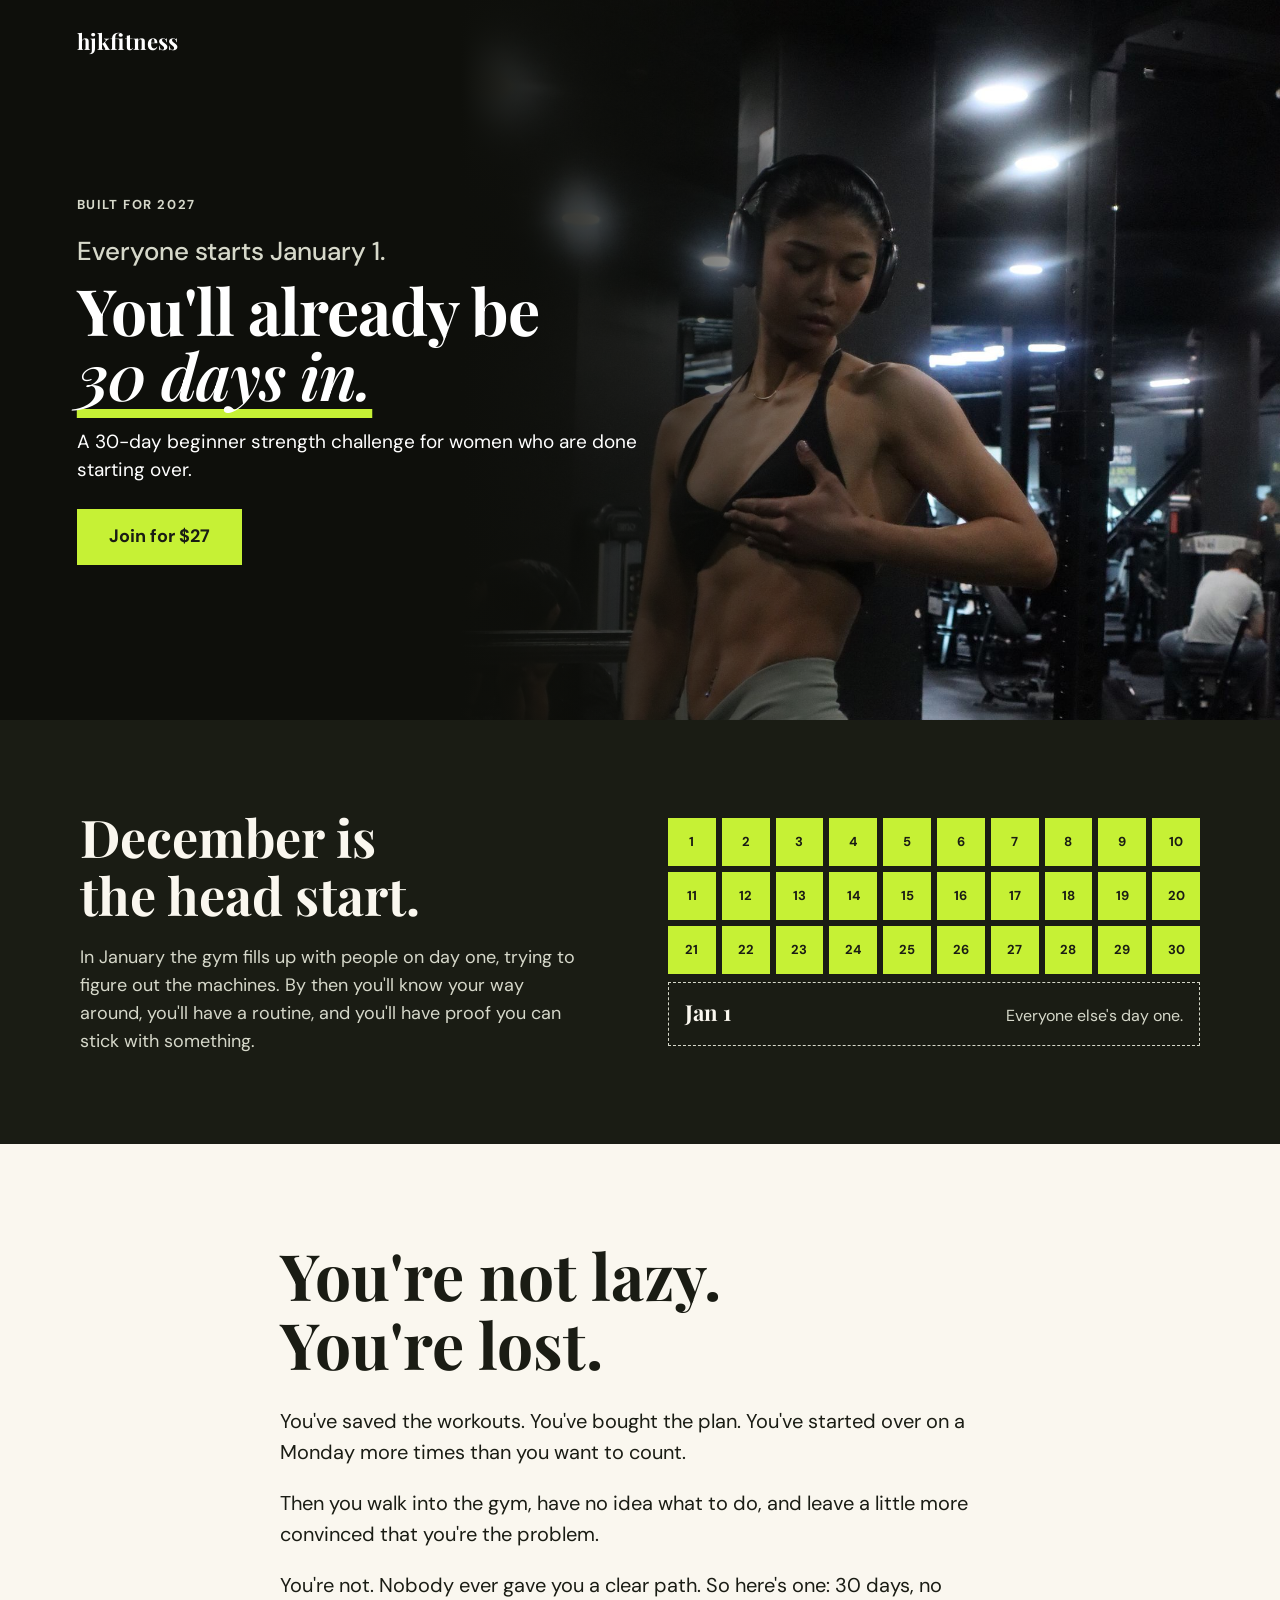
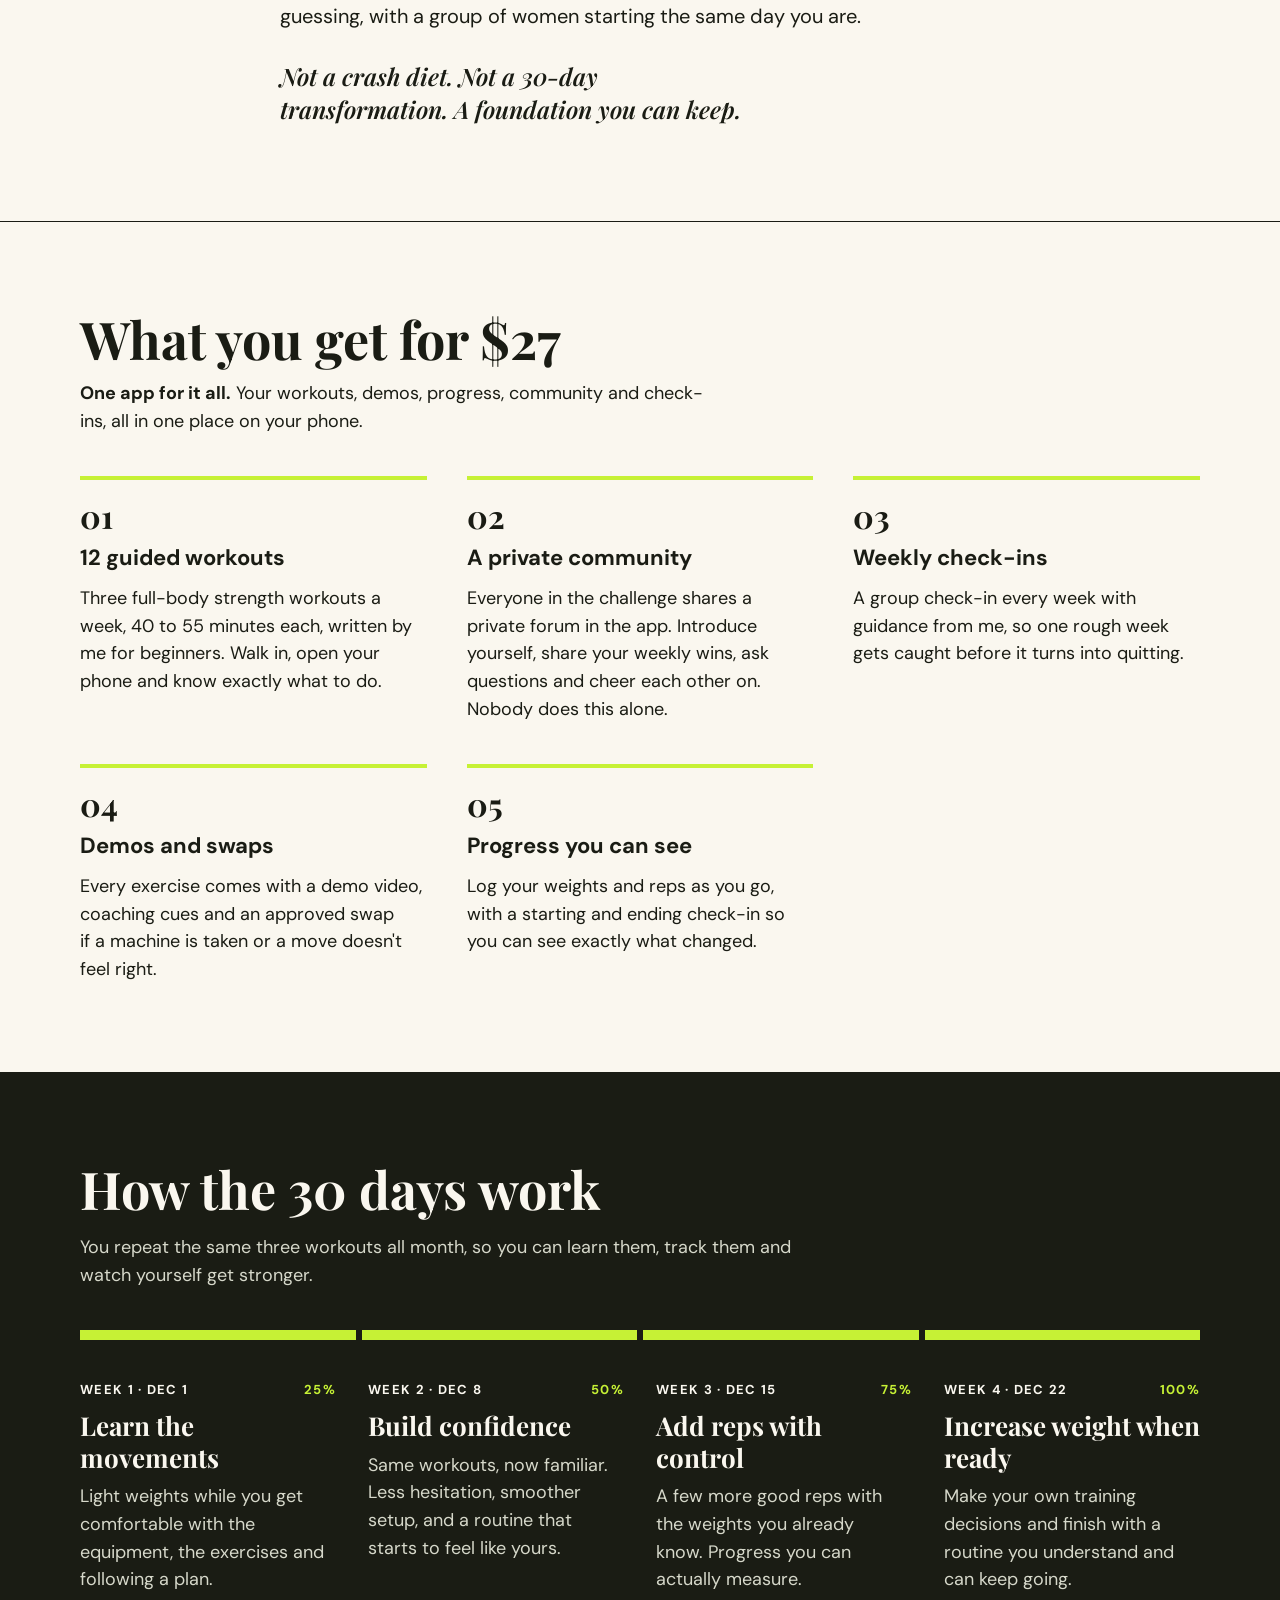
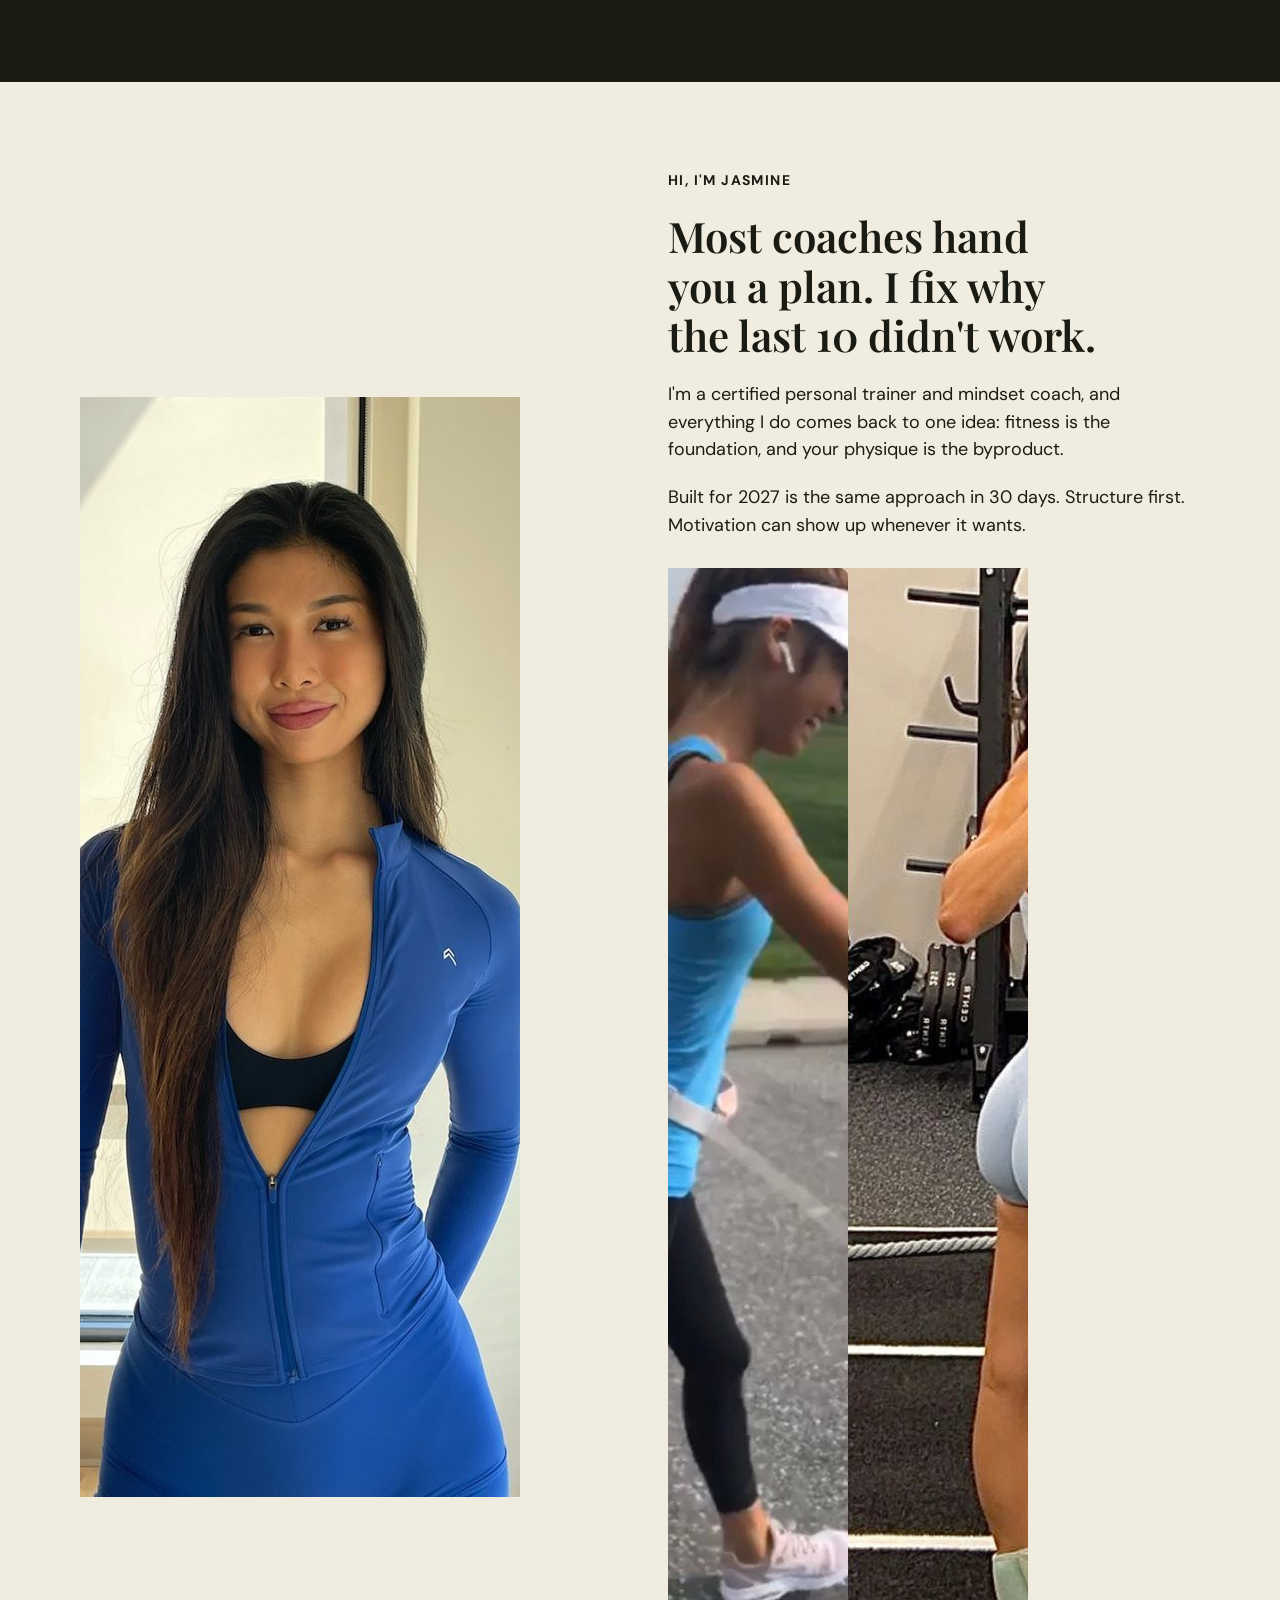
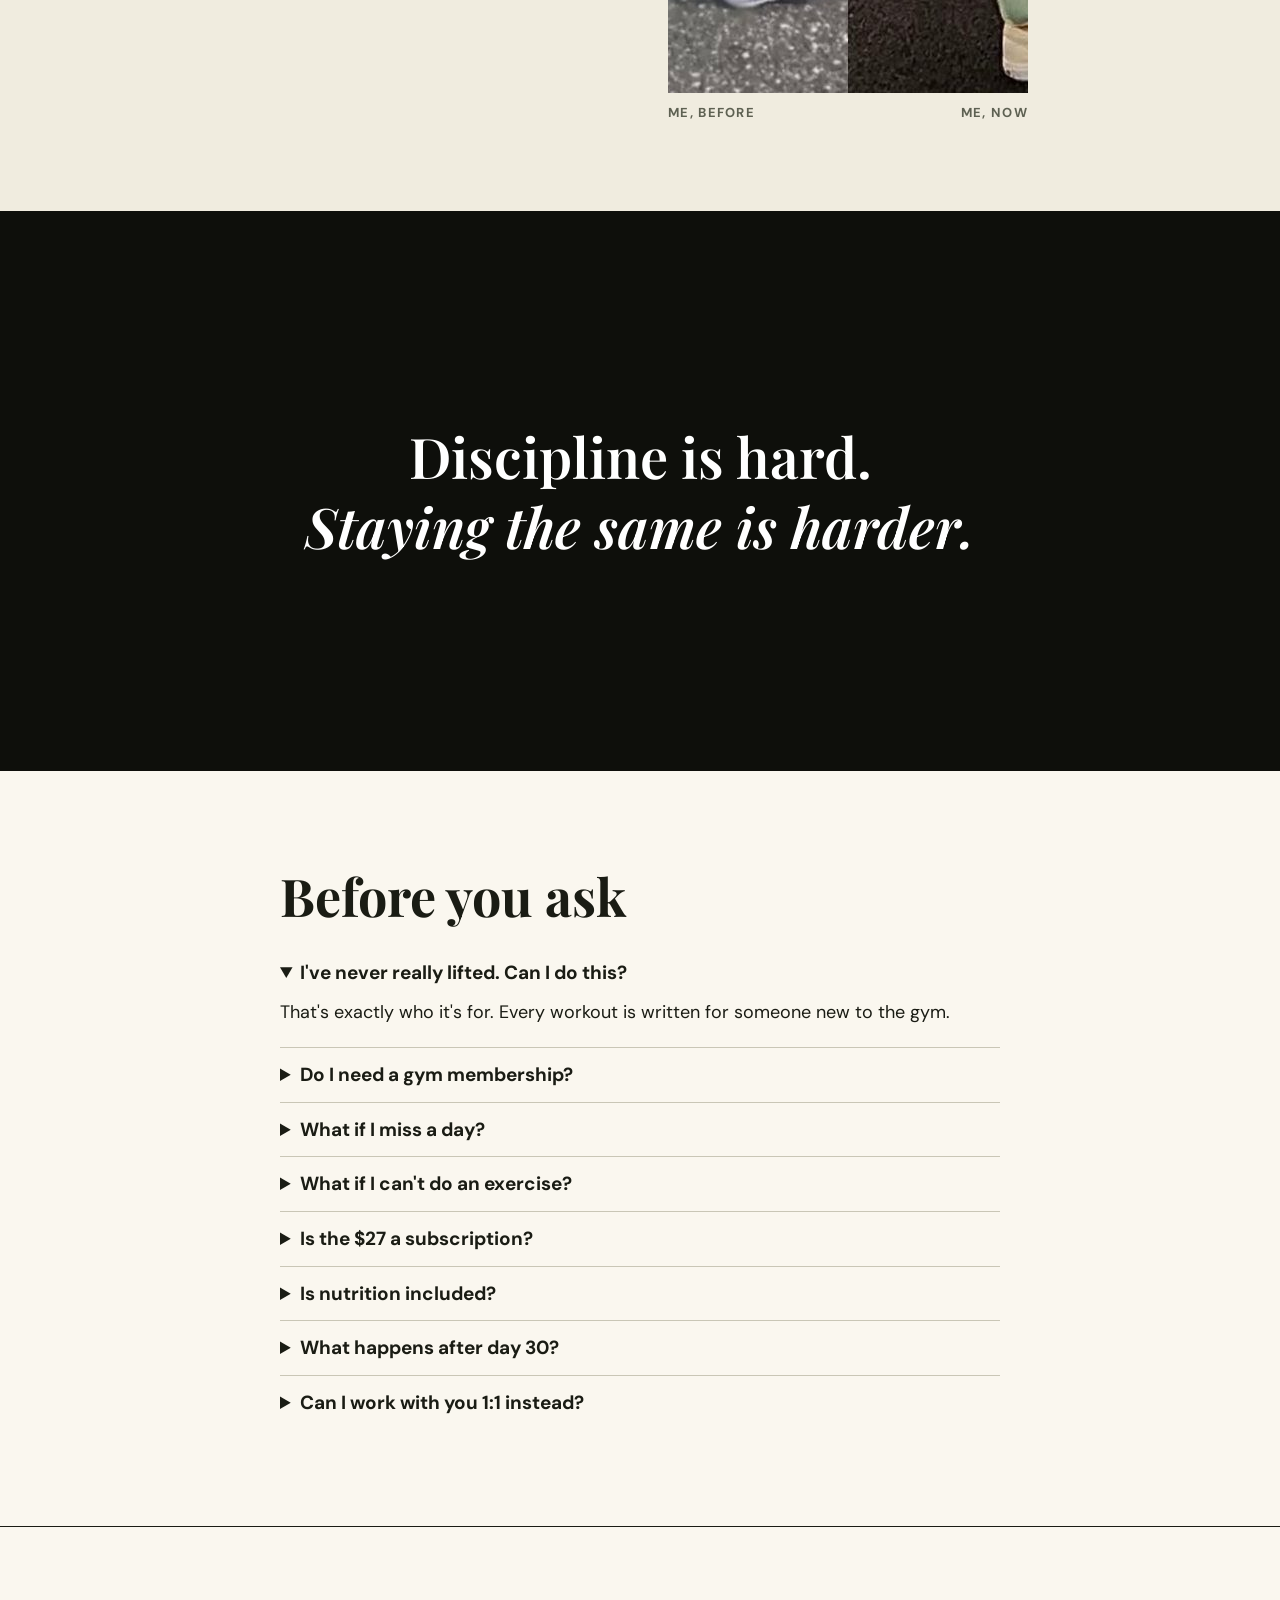
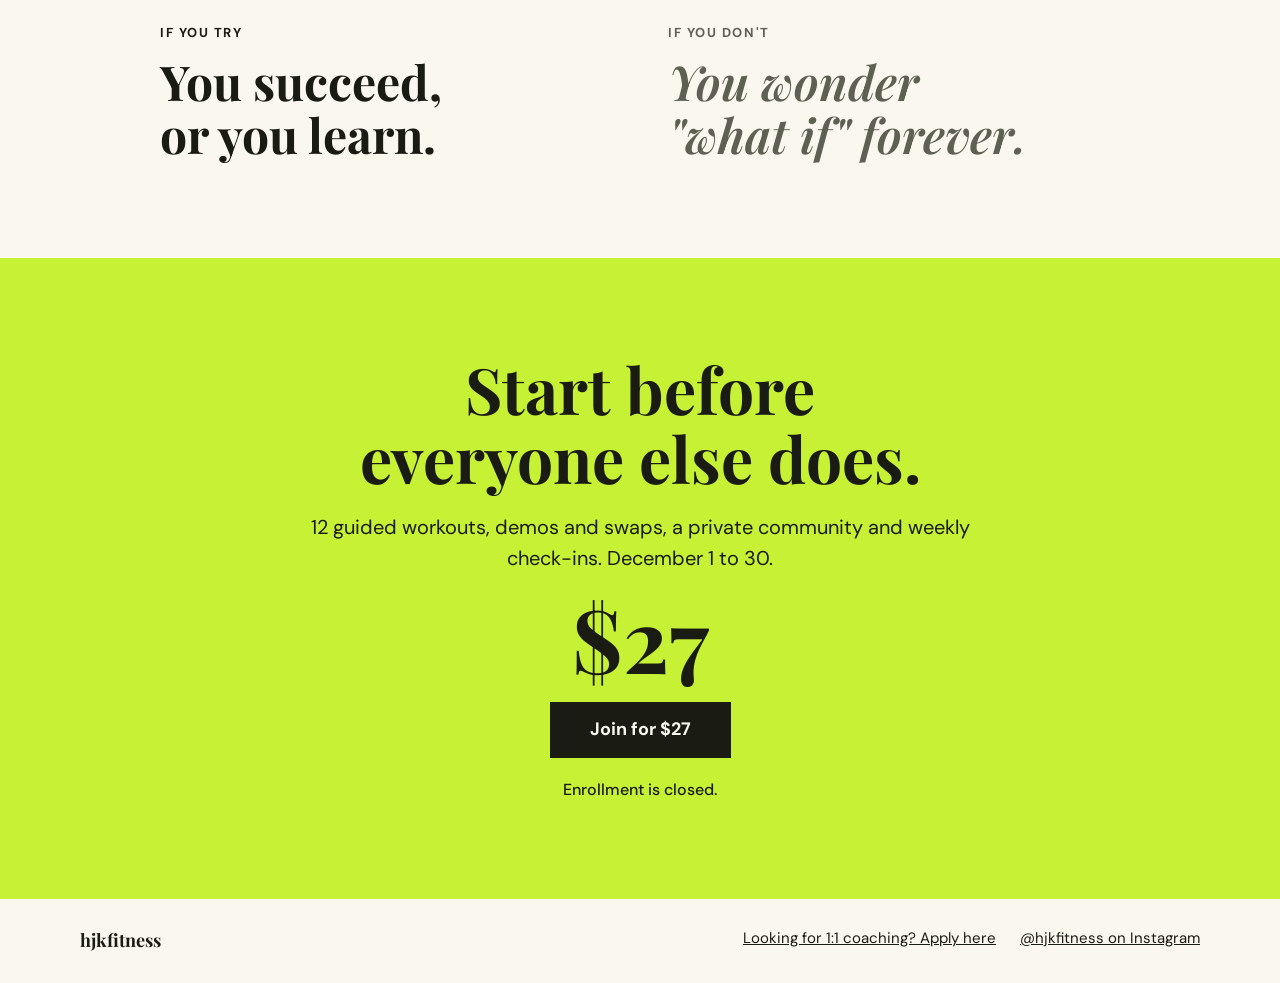
==== 2027/index.html @ 33df4e80 "Add 2027 challenge page" ====
<!doctype html>
<html lang="en">
<head>
<meta charset="utf-8">
<meta name="viewport" content="width=device-width, initial-scale=1">
<title>Built for 2027 | HJKfitness</title>
<meta name="description" content="A 30-day beginner strength challenge for women who are done starting over. $27. December 1 to 30.">
<meta name="theme-color" content="#0E0F0B">
<meta property="og:type" content="website">
<meta property="og:title" content="Built for 2027 | A 30-day beginner strength challenge">
<meta property="og:description" content="Everyone starts January 1. You'll already be 30 days in. $27, December 1 to 30.">
<meta property="og:url" content="https://hjkfitness.com/2027">
<meta property="og:image" content="https://hjkfitness.com/2027/images/share.jpg">
<meta name="twitter:card" content="summary_large_image">
<link rel="preconnect" href="https://fonts.googleapis.com">
<link rel="preconnect" href="https://fonts.gstatic.com" crossorigin>
<link rel="stylesheet" href="https://fonts.googleapis.com/css2?family=DM+Sans:opsz,wght@9..40,400;9..40,500;9..40,700&family=Playfair+Display:ital,wght@0,600;0,700;1,600&display=swap">
<style>
:root{--cream:#FAF7EF;--ink:#1A1C14;--lime:#C6F135;--muted:#5E6152;--muted-light:#D6D8CA;--sand:#F0ECDF;--night:#0E0F0B;--track:#3A3D33;--line:#C9C6B6;--serif:'Playfair Display',Georgia,serif}
*{box-sizing:border-box}
[hidden]{display:none!important}
html{scroll-behavior:smooth}
body{margin:0;background:var(--cream);color:var(--ink);font-family:'DM Sans',system-ui,-apple-system,sans-serif;font-size:18px;line-height:1.55;-webkit-font-smoothing:antialiased}
img{display:block;max-width:100%}
a{color:var(--ink)}
p{text-wrap:pretty}
.container{max-width:1160px;margin:0 auto;padding-left:20px;padding-right:20px}
.narrow{max-width:760px;margin:0 auto;padding-left:20px;padding-right:20px}
.pad{padding-top:clamp(56px,10vw,88px);padding-bottom:clamp(56px,10vw,88px)}
.pad-lg{padding-top:clamp(56px,10vw,96px);padding-bottom:clamp(56px,10vw,96px)}
.stack{display:flex;flex-direction:column;gap:20px}
.eyebrow{font-size:13px;font-weight:700;letter-spacing:.12em;text-transform:uppercase}
.h2{margin:0;font-family:var(--serif);font-weight:700;font-size:clamp(2.125rem,4.4vw,3.25rem);line-height:1.12;text-wrap:balance}
.h2-lg{font-size:clamp(2.5rem,5.4vw,4rem);line-height:1.08}
.btn{display:inline-flex;align-items:center;justify-content:center;min-height:56px;padding:0 32px;font-weight:700;font-size:18px;text-decoration:none;white-space:nowrap}
.btn-lime{background:var(--lime);color:var(--ink)}
.btn-ink{background:var(--ink);color:var(--cream)}
.btn:focus-visible,a:focus-visible,summary:focus-visible{outline:3px solid var(--lime);outline-offset:3px}

/* Countdown ticker */
.ticker{background:var(--lime);color:var(--ink);overflow:hidden;padding:10px 0;font-size:15px;font-weight:700;line-height:1.3;font-variant-numeric:tabular-nums}
.ticker-track{display:flex;width:max-content;animation:ticker 60s linear infinite}
.ticker-track span{flex:none;padding-right:72px;white-space:nowrap}
@keyframes ticker{to{transform:translateX(-50%)}}

/* Hero */
.hero{position:relative;min-height:720px;display:flex;flex-direction:column;justify-content:center;overflow:hidden;background:var(--night);color:#fff}
.hero-header{position:absolute;top:0;left:0;right:0;z-index:3;padding:24px clamp(20px,6vw,96px)}
.wordmark{font-family:var(--serif);font-weight:700;font-size:22px}
.hero-media{position:absolute;top:0;right:0;bottom:0;left:36%;z-index:0}
.hero-media img{position:absolute;left:0;top:0;width:100%;height:100%;object-fit:cover;object-position:center 30%}
.hero-media::after{content:"";position:absolute;inset:0;background:linear-gradient(to right,#0E0F0B 0%,rgba(14,15,11,.7) 22%,rgba(14,15,11,0) 55%)}
.hero-copy{position:relative;z-index:2;max-width:720px;padding:120px clamp(20px,6vw,96px) 80px;display:flex;flex-direction:column;align-items:flex-start;gap:20px}
.hero-copy .eyebrow{color:var(--muted-light)}
.hero h1{margin:0;display:flex;flex-direction:column;gap:8px;font-weight:700}
.hero .lead{font-weight:500;font-size:clamp(1.25rem,2.2vw,1.625rem);line-height:1.3;color:var(--muted-light)}
.hero .big{font-family:var(--serif);font-size:clamp(2.75rem,5vw,4.5rem);line-height:1.02;letter-spacing:-.015em}
.underline{display:block;font-style:italic;font-weight:600;text-decoration:underline;text-decoration-color:var(--lime);text-decoration-thickness:.14em;text-underline-offset:.12em;text-decoration-skip-ink:none}
.hero-sub{margin:0;max-width:30em;font-size:19px;line-height:1.5}
.hero .btn{margin-top:4px}
.hero-note{font-size:14px;line-height:1.4;color:var(--muted-light)}

/* December band */
.dark{background:var(--ink);color:var(--cream)}
.on-dark{color:var(--muted-light)}
.split{display:grid;grid-template-columns:repeat(auto-fit,minmax(min(420px,100%),1fr));gap:clamp(32px,5vw,56px);align-items:center}
.cal{display:grid;grid-template-columns:repeat(10,minmax(0,1fr));gap:6px}
.cal span{aspect-ratio:1;background:var(--lime);color:var(--ink);display:flex;align-items:center;justify-content:center;font-size:13px;font-weight:700}
.jan{margin-top:8px;min-height:64px;padding:12px 16px;border:1px dashed var(--muted-light);display:flex;flex-wrap:wrap;align-items:baseline;justify-content:space-between;gap:4px 16px}
.jan strong{font-family:var(--serif);font-size:22px}

/* Problem */
.problem p{margin:0;font-size:20px}
.problem .positioning{margin-top:8px;font-family:var(--serif);font-style:italic;font-weight:600;font-size:24px;line-height:1.35;text-wrap:balance}

/* What you get */
.rule-top{border-top:1px solid var(--ink)}
.intro{display:flex;flex-direction:column;gap:12px;max-width:640px}
.intro p{margin:0}
.cards{display:grid;grid-template-columns:repeat(auto-fit,minmax(min(300px,100%),1fr));gap:40px;margin-top:clamp(28px,4vw,40px)}
.card{display:flex;flex-direction:column;gap:12px;padding-top:20px;border-top:4px solid var(--lime)}
.card .num{font-family:var(--serif);font-weight:700;font-size:32px;line-height:1}
.card h3{margin:0;font-size:22px;line-height:1.3}
.card p{margin:0}
.dots{display:none}
.dot{width:8px;height:8px;border-radius:50%;background:var(--line)}
.dot.on{background:var(--ink)}

/* Roadmap */
.progress{display:grid;grid-template-columns:repeat(4,minmax(0,1fr));gap:6px;margin-top:clamp(28px,4vw,40px)}
.progress div{height:10px;background:var(--track);overflow:hidden}
.progress span{display:block;height:100%;background:var(--lime);animation:fill .7s ease-out both paused}
.progress.in span{animation-play-state:running}
.progress div:nth-child(1) span{animation-delay:.2s}
.progress div:nth-child(2) span{animation-delay:.9s}
.progress div:nth-child(3) span{animation-delay:1.6s}
.progress div:nth-child(4) span{animation-delay:2.3s}
@keyframes fill{from{width:0}to{width:100%}}
.weeks{display:grid;grid-template-columns:repeat(auto-fit,minmax(min(240px,100%),1fr));gap:32px;margin-top:clamp(28px,4vw,40px)}
.week{display:flex;flex-direction:column;gap:10px}
.week-label{display:flex;justify-content:space-between;gap:12px;font-size:13px;font-weight:700;letter-spacing:.1em;text-transform:uppercase}
.week-label b{color:var(--lime);font-variant-numeric:tabular-nums}
.week h3{margin:0;font-family:var(--serif);font-size:26px;line-height:1.2}
.week p{margin:0;color:var(--muted-light)}

/* Meet your coach */
.sand{background:var(--sand)}
.about{display:grid;grid-template-columns:repeat(auto-fit,minmax(min(360px,100%),1fr));gap:clamp(32px,5vw,56px);align-items:center}
.about-photo{width:100%;max-width:440px;aspect-ratio:4/5;object-fit:cover;object-position:center top}
.about-copy p{margin:0}
.about-copy .eyebrow{font-size:14px;letter-spacing:.1em}
.coach-quote{font-family:var(--serif);font-weight:600;font-size:clamp(1.875rem,3.6vw,2.625rem);line-height:1.18;text-wrap:balance}
.before-after{margin:8px 0 0;display:flex;flex-direction:column;gap:10px;max-width:360px}
.before-after img{width:100%;aspect-ratio:900/1125;object-fit:cover}
.before-after figcaption{display:flex;justify-content:space-between;gap:12px;font-size:13px;font-weight:700;letter-spacing:.1em;text-transform:uppercase;color:var(--muted)}

/* Quote band */
.quote-band{background:var(--night);color:#fff;text-align:center}
.quote-band .narrow{min-height:clamp(380px,46vw,560px);display:flex;flex-direction:column;justify-content:center;gap:6px;padding-top:56px;padding-bottom:56px}
.quote-band p{margin:0;font-family:var(--serif);font-weight:600;font-size:clamp(2rem,4.6vw,3.5rem);line-height:1.15}

/* FAQ */
.faq details{border-bottom:1px solid var(--line)}
.faq details:last-child{border-bottom:0}
.faq summary{min-height:44px;padding:14px 0;font-size:19px;font-weight:700;line-height:1.35;cursor:pointer}
.faq details p{margin:0 0 20px}
.faq details p.tight{margin-bottom:12px}
.link-lime{display:inline-flex;align-items:center;min-height:44px;margin-bottom:16px;font-weight:700;text-decoration:underline;text-decoration-color:var(--lime);text-decoration-thickness:3px;text-underline-offset:4px}

/* Try / don't */
.try{max-width:1000px;display:grid;grid-template-columns:repeat(auto-fit,minmax(min(300px,100%),1fr));gap:40px 56px}
.try p{margin:0;font-family:var(--serif);font-weight:700;font-size:clamp(2rem,4vw,3rem);line-height:1.12;text-wrap:balance}
.try .dont{color:var(--muted)}
.try .dont p{font-style:italic;font-weight:600}

/* Sticky bar (phones) */
.sticky{display:none}

/* Join */
.join{background:var(--lime);color:var(--ink);text-align:center}
.join .narrow{display:flex;flex-direction:column;align-items:center;gap:20px}
.join p{margin:0;font-size:20px}
.price{font-family:var(--serif);font-weight:700;font-size:88px;line-height:1}
.countdown{display:flex;flex-direction:column;align-items:center;gap:8px}
.countdown .eyebrow{font-size:14px;letter-spacing:.1em}
.units{display:flex;justify-content:center;gap:8px}
.unit{width:68px;padding:10px 0 8px;background:var(--ink);color:var(--cream);display:flex;flex-direction:column;align-items:center;gap:2px}
.unit b{font-size:28px;line-height:1;font-variant-numeric:tabular-nums}
.unit small{font-size:12px;font-weight:500;line-height:1.3}
.join-note{max-width:30em;font-size:16px;font-weight:500}
.join .btn{padding:0 40px}

/* Footer */
.footer{display:flex;flex-wrap:wrap;justify-content:space-between;gap:8px 24px;padding-top:28px;padding-bottom:28px;font-size:15px}
.footer .wordmark{font-size:18px}
.footer-links{display:flex;flex-wrap:wrap;gap:8px 24px}

@media (max-width:720px){
  .hero{min-height:760px;justify-content:flex-end}
  .hero-media{left:0}
  .hero-media img{top:-22%;height:122%;object-position:8% 30%}
  .hero-media::after{background:linear-gradient(to top,rgba(10,11,8,.94) 0%,rgba(10,11,8,.75) 38%,rgba(10,11,8,0) 62%)}
  .hero-copy{max-width:none;padding:96px 20px 32px}
  .hero .big{font-size:2.5rem}
  .hero-sub{font-size:17px}
  .hero .btn,.join .btn{width:100%}
  .cards{display:flex;gap:12px;overflow-x:auto;scroll-snap-type:x mandatory;scrollbar-width:none;margin-left:-20px;margin-right:-20px;padding:0 20px 4px;scroll-padding-left:20px}
  .cards::-webkit-scrollbar{display:none}
  .card{flex:0 0 82%;scroll-snap-align:start;padding:20px;background:var(--sand)}
  .dots{display:flex;justify-content:space-between;align-items:center;gap:16px;margin-top:20px}
  .dots .row{display:flex;gap:8px}
  .dots .hint{font-size:14px;font-weight:500;color:var(--muted)}
  .sticky{display:flex;position:sticky;bottom:0;z-index:10;padding:10px 16px calc(10px + env(safe-area-inset-bottom));background:var(--ink);color:var(--cream);align-items:center;justify-content:space-between;gap:12px}
  .sticky-text{font-size:15px;line-height:1.3}
  .sticky .btn{flex:none;min-height:48px;padding:0 20px;font-size:16px}
}
@media (prefers-reduced-motion:reduce){
  html{scroll-behavior:auto}
  .ticker-track,.progress span{animation:none!important}
}
</style>
</head>
<body>

<div>
  <div class="ticker" role="timer" aria-label="Countdown to enrollment">
    <div class="ticker-track" aria-hidden="true">
      <span class="tick">Limited spots · Enrollment opens soon</span><span class="tick">Limited spots · Enrollment opens soon</span><span class="tick">Limited spots · Enrollment opens soon</span><span class="tick">Limited spots · Enrollment opens soon</span><span class="tick">Limited spots · Enrollment opens soon</span><span class="tick">Limited spots · Enrollment opens soon</span><span class="tick">Limited spots · Enrollment opens soon</span><span class="tick">Limited spots · Enrollment opens soon</span><span class="tick">Limited spots · Enrollment opens soon</span><span class="tick">Limited spots · Enrollment opens soon</span><span class="tick">Limited spots · Enrollment opens soon</span><span class="tick">Limited spots · Enrollment opens soon</span>
    </div>
  </div>

  <section class="hero">
    <header class="hero-header"><div class="wordmark">hjkfitness</div></header>
    <div class="hero-copy">
      <div class="eyebrow">Built for 2027</div>
      <h1>
        <span class="lead">Everyone starts January 1.</span>
        <span class="big">You'll already be <span class="underline">30 days in.</span></span>
      </h1>
      <p class="hero-sub">A 30-day beginner strength challenge for women who are done starting over.</p>
      <a class="btn btn-lime cta" href="https://www.instagram.com/hjkfitness" data-pre="Doors open Mon, Nov 23" data-open="Join for $27">Doors open Mon, Nov 23</a>
      <div class="hero-note pre-only">Follow @hjkfitness so you're first to know.</div>
    </div>
    <div class="hero-media"><img src="/2027/images/hero.jpg" alt="Jasmine in the gym, wearing headphones" width="1400" height="2100" fetchpriority="high"></div>
  </section>

  <section class="dark">
    <div class="container pad split">
      <div class="stack">
        <h2 class="h2">December is the head start.</h2>
        <p class="on-dark" style="margin:0;max-width:28em">In January the gym fills up with people on day one, trying to figure out the machines. By then you'll know your way around, you'll have a routine, and you'll have proof you can stick with something.</p>
      </div>
      <div>
        <div class="cal" role="img" aria-label="Thirty day calendar for December, with January 1 marked as everyone else's day one"><span>1</span><span>2</span><span>3</span><span>4</span><span>5</span><span>6</span><span>7</span><span>8</span><span>9</span><span>10</span><span>11</span><span>12</span><span>13</span><span>14</span><span>15</span><span>16</span><span>17</span><span>18</span><span>19</span><span>20</span><span>21</span><span>22</span><span>23</span><span>24</span><span>25</span><span>26</span><span>27</span><span>28</span><span>29</span><span>30</span></div>
        <div class="jan"><strong>Jan 1</strong><span class="on-dark" style="font-size:16px">Everyone else's day one.</span></div>
      </div>
    </div>
  </section>

  <section class="narrow pad-lg stack problem">
    <h2 class="h2 h2-lg" style="margin-bottom:8px">You're not lazy. You're lost.</h2>
    <p>You've saved the workouts. You've bought the plan. You've started over on a Monday more times than you want to count.</p>
    <p>Then you walk into the gym, have no idea what to do, and leave a little more convinced that you're the problem.</p>
    <p>You're not. Nobody ever gave you a clear path. So here's one: 30 days, no guessing, with a group of women starting the same day you are.</p>
    <p class="positioning">Not a crash diet. Not a 30-day transformation. A foundation you can keep.</p>
  </section>

  <section class="rule-top">
    <div class="container pad">
      <div class="intro">
        <h2 class="h2">What you get for $27</h2>
        <p><strong>One app for it all.</strong> Your workouts, demos, progress, community and check-ins, all in one place on your phone.</p>
      </div>
      <div class="cards" id="cards">
        <div class="card"><div class="num">01</div><h3>12 guided workouts</h3><p>Three full-body strength workouts a week, 40 to 55 minutes each, written by me for beginners. Walk in, open your phone and know exactly what to do.</p></div>
        <div class="card"><div class="num">02</div><h3>A private community</h3><p>Everyone in the challenge shares a private forum in the app. Introduce yourself, share your weekly wins, ask questions and cheer each other on. Nobody does this alone.</p></div>
        <div class="card"><div class="num">03</div><h3>Weekly check-ins</h3><p>A group check-in every week with guidance from me, so one rough week gets caught before it turns into quitting.</p></div>
        <div class="card"><div class="num">04</div><h3>Demos and swaps</h3><p>Every exercise comes with a demo video, coaching cues and an approved swap if a machine is taken or a move doesn't feel right.</p></div>
        <div class="card"><div class="num">05</div><h3>Progress you can see</h3><p>Log your weights and reps as you go, with a starting and ending check-in so you can see exactly what changed.</p></div>
      </div>
      <div class="dots" aria-hidden="true">
        <div class="row"><span class="dot on"></span><span class="dot"></span><span class="dot"></span><span class="dot"></span><span class="dot"></span></div>
        <span class="hint">Swipe →</span>
      </div>
    </div>
  </section>

  <section class="dark">
    <div class="container pad">
      <div class="stack" style="gap:16px;max-width:720px">
        <h2 class="h2">How the 30 days work</h2>
        <p class="on-dark" style="margin:0">You repeat the same three workouts all month, so you can learn them, track them and watch yourself get stronger.</p>
      </div>
      <div class="progress" id="progress" role="img" aria-label="Progress bar showing the four weeks of the challenge"><div><span></span></div><div><span></span></div><div><span></span></div><div><span></span></div></div>
      <div class="weeks">
        <div class="week"><div class="week-label"><span>Week 1 · Dec 1</span><b>25%</b></div><h3>Learn the movements</h3><p>Light weights while you get comfortable with the equipment, the exercises and following a plan.</p></div>
        <div class="week"><div class="week-label"><span>Week 2 · Dec 8</span><b>50%</b></div><h3>Build confidence</h3><p>Same workouts, now familiar. Less hesitation, smoother setup, and a routine that starts to feel like yours.</p></div>
        <div class="week"><div class="week-label"><span>Week 3 · Dec 15</span><b>75%</b></div><h3>Add reps with control</h3><p>A few more good reps with the weights you already know. Progress you can actually measure.</p></div>
        <div class="week"><div class="week-label"><span>Week 4 · Dec 22</span><b>100%</b></div><h3>Increase weight when ready</h3><p>Make your own training decisions and finish with a routine you understand and can keep going.</p></div>
      </div>
    </div>
  </section>

  <section class="sand">
    <div class="container pad about">
      <img class="about-photo" src="/2027/images/coach.jpg" alt="Jasmine smiling, in a blue training set" width="880" height="1100" loading="lazy">
      <div class="stack about-copy">
        <div class="eyebrow">Hi, I'm Jasmine</div>
        <p class="coach-quote">Most coaches hand you a plan. I fix why the last 10 didn't work.</p>
        <p>I'm a certified personal trainer and mindset coach, and everything I do comes back to one idea: fitness is the foundation, and your physique is the byproduct.</p>
        <p>Built for 2027 is the same approach in 30 days. Structure first. Motivation can show up whenever it wants.</p>
        <figure class="before-after">
          <img src="/2027/images/before-after.jpg" alt="Jasmine before strength training, walking in a blue tank top, and now, in the gym" width="900" height="1125" loading="lazy">
          <figcaption><span>Me, before</span><span>Me, now</span></figcaption>
        </figure>
      </div>
    </div>
  </section>

  <section class="quote-band">
    <div class="narrow">
      <p>Discipline is hard.</p>
      <p style="font-style:italic">Staying the same is harder.</p>
    </div>
  </section>

  <section class="narrow pad-lg stack faq">
    <h2 class="h2">Before you ask</h2>
    <div>
      <details open><summary>I've never really lifted. Can I do this?</summary><p>That's exactly who it's for. Every workout is written for someone new to the gym.</p></details>
      <details><summary>Do I need a gym membership?</summary><p>Yes. The workouts use common gym equipment like the leg press, cable machines, Smith machine and dumbbells, so have a membership lined up by December 1.</p></details>
      <details><summary>What if I miss a day?</summary><p>You pick it back up the next day. Missing a day doesn't end anything. Stopping does, and that's what the group and the check-ins are there for.</p></details>
      <details><summary>What if I can't do an exercise?</summary><p>Every exercise has an approved swap, so you're never stuck if a machine is taken or a move doesn't feel right. If something causes sharp or unusual pain, stop and message me.</p></details>
      <details><summary>Is the $27 a subscription?</summary><p>No. One payment, 30 days.</p></details>
      <details><summary>Is nutrition included?</summary><p>No, and that's on purpose. This challenge is focused on helping you build a consistent training routine. Personalized nutrition support is part of 1:1 coaching.</p></details>
      <details><summary>What happens after day 30?</summary><p>You keep the routine you built, and every participant gets a free 2027 strategy call with me to map out what's next.</p></details>
      <details><summary>Can I work with you 1:1 instead?</summary><p class="tight">Yes. If you already know you want a plan built around you, with personalized training, nutrition and weekly check-ins, you can apply for 1:1 coaching.</p><a class="link-lime" href="https://hjkfitness.com/#apply">Apply for 1:1 coaching</a></details>
    </div>
  </section>

  <section class="rule-top">
    <div class="container pad-lg try">
      <div class="stack" style="gap:12px"><div class="eyebrow">If you try</div><p>You succeed, or you learn.</p></div>
      <div class="stack dont" style="gap:12px"><div class="eyebrow">If you don't</div><p>You wonder "what if" forever.</p></div>
    </div>
  </section>

  <div class="sticky">
    <div class="sticky-text"><strong>$27</strong><span id="sticky-text"> for 30 days. Opens Nov 23.</span></div>
    <a class="btn btn-lime cta" href="https://www.instagram.com/hjkfitness" data-pre="Follow" data-open="Join now">Follow</a>
  </div>
</div>

<section class="join" id="join">
  <div class="narrow pad-lg">
    <h2 class="h2 h2-lg">Start before everyone else does.</h2>
    <p>12 guided workouts, demos and swaps, a private community and weekly check-ins. December 1 to 30.</p>
    <div class="price">$27</div>
    <div class="countdown" id="countdown">
      <div class="eyebrow" id="cd-label">Enrollment opens in</div>
      <div class="units" role="timer" aria-label="Countdown to enrollment">
        <div class="unit"><b id="cd-d">0</b><small>days</small></div>
        <div class="unit"><b id="cd-h">00</b><small>hours</small></div>
        <div class="unit"><b id="cd-m">00</b><small>mins</small></div>
        <div class="unit"><b id="cd-s">00</b><small>secs</small></div>
      </div>
    </div>
    <a class="btn btn-ink cta" href="https://www.instagram.com/hjkfitness" data-pre="Doors open Mon, Nov 23" data-open="Join for $27">Doors open Mon, Nov 23</a>
    <div class="join-note" id="join-note">Follow @hjkfitness so you're first to know when doors open. Spots are limited.</div>
  </div>
</section>

<footer class="container footer">
  <div class="wordmark">hjkfitness</div>
  <div class="footer-links">
    <a href="https://hjkfitness.com/#apply">Looking for 1:1 coaching? Apply here</a>
    <a href="https://www.instagram.com/hjkfitness">@hjkfitness on Instagram</a>
  </div>
</footer>

<script>
/* ===== Settings: change these if dates or links change ===== */
var CONFIG = {
  opensAt: '2026-11-23T09:00:00-05:00',   // Monday, Nov 23, 9:00 a.m. Eastern
  closesAt: '2026-11-29T23:59:00-05:00',  // Sunday, Nov 29, 11:59 p.m. Eastern
  checkoutUrl: '',                         // Paste your purchase link here before Nov 23
  followUrl: 'https://www.instagram.com/hjkfitness'
};
/* ========================================================== */

(function () {
  var opensAt = Date.parse(CONFIG.opensAt);
  var closesAt = Date.parse(CONFIG.closesAt);
  var pad = function (n) { return String(n).padStart(2, '0'); };
  var ctas = document.querySelectorAll('.cta');
  var ticks = document.querySelectorAll('.tick');
  var stickyText = document.getElementById('sticky-text');
  var countdown = document.getElementById('countdown');
  var cdLabel = document.getElementById('cd-label');
  var joinNote = document.getElementById('join-note');
  var preOnly = document.querySelectorAll('.pre-only');
  var ticker = document.querySelector('.ticker');
  var units = { d: document.getElementById('cd-d'), h: document.getElementById('cd-h'), m: document.getElementById('cd-m'), s: document.getElementById('cd-s') };

  function update() {
    var now = Date.now();
    var pre = now < opensAt;
    var closed = now >= closesAt;
    var left = Math.max(0, Math.floor(((pre ? opensAt : closesAt) - now) / 1000));
    var d = Math.floor(left / 86400), h = Math.floor(left / 3600) % 24, m = Math.floor(left / 60) % 60, s = left % 60;

    var line = 'Limited spots · Enrollment ' + (pre ? 'opens' : 'closes') + ' in ' + d + 'd ' + pad(h) + 'h ' + pad(m) + 'm ' + pad(s) + 's';
    ticks.forEach(function (t) { t.textContent = line; });
    ticker.hidden = closed;

    units.d.textContent = d; units.h.textContent = pad(h); units.m.textContent = pad(m); units.s.textContent = pad(s);
    countdown.hidden = closed;
    cdLabel.textContent = pre ? 'Enrollment opens in' : 'Enrollment closes in';

    stickyText.textContent = pre ? ' for 30 days. Opens in ' + d + 'd ' + h + 'h' : (closed ? ' for 30 days. Enrollment closed.' : ' for 30 days. Closes in ' + d + 'd ' + h + 'h');
    joinNote.textContent = pre
      ? 'Follow @hjkfitness so you’re first to know when doors open. Spots are limited.'
      : (closed ? 'Enrollment is closed.' : 'Spots are limited. Enrollment closes Sunday, November 29 at 11:59 p.m. ET.');
    preOnly.forEach(function (el) { el.hidden = !pre; });

    var href = pre ? CONFIG.followUrl : (CONFIG.checkoutUrl || '#join');
    ctas.forEach(function (a) {
      a.textContent = pre ? a.dataset.pre : a.dataset.open;
      a.href = href;
      if (pre) { a.target = '_blank'; a.rel = 'noopener'; } else { a.removeAttribute('target'); a.removeAttribute('rel'); }
    });
  }
  update();
  setInterval(update, 1000);

  // Swipe dots for the "What you get" cards on phones
  var cards = document.getElementById('cards');
  var dots = document.querySelectorAll('.dot');
  cards.addEventListener('scroll', function () {
    var first = cards.firstElementChild;
    var i = Math.min(dots.length - 1, Math.max(0, Math.round(cards.scrollLeft / (first.offsetWidth + 12))));
    dots.forEach(function (dot, j) { dot.classList.toggle('on', j === i); });
  }, { passive: true });

  // Fill the roadmap bar when it scrolls into view
  var progress = document.getElementById('progress');
  if ('IntersectionObserver' in window) {
    new IntersectionObserver(function (entries, obs) {
      entries.forEach(function (e) { if (e.isIntersecting) { progress.classList.add('in'); obs.disconnect(); } });
    }, { threshold: 0.4 }).observe(progress);
  } else {
    progress.classList.add('in');
  }
})();
</script>
</body>
</html>
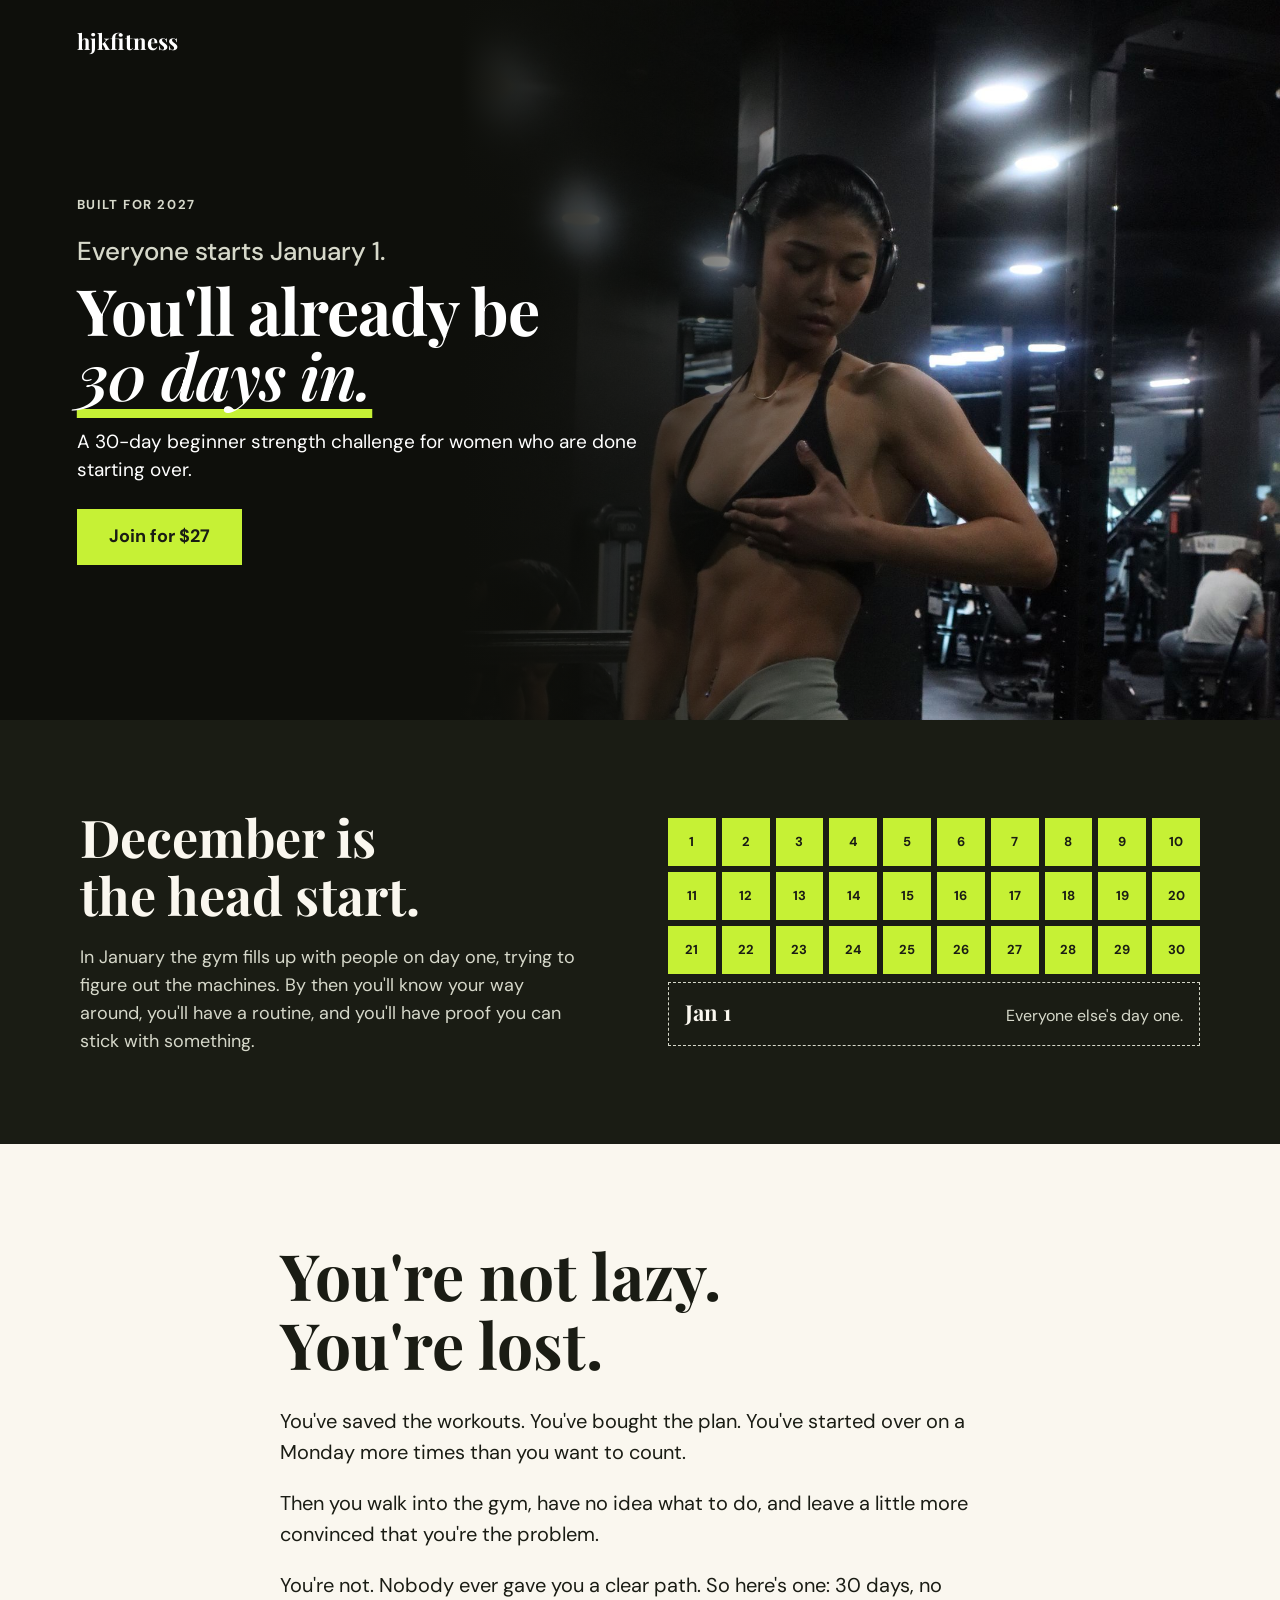
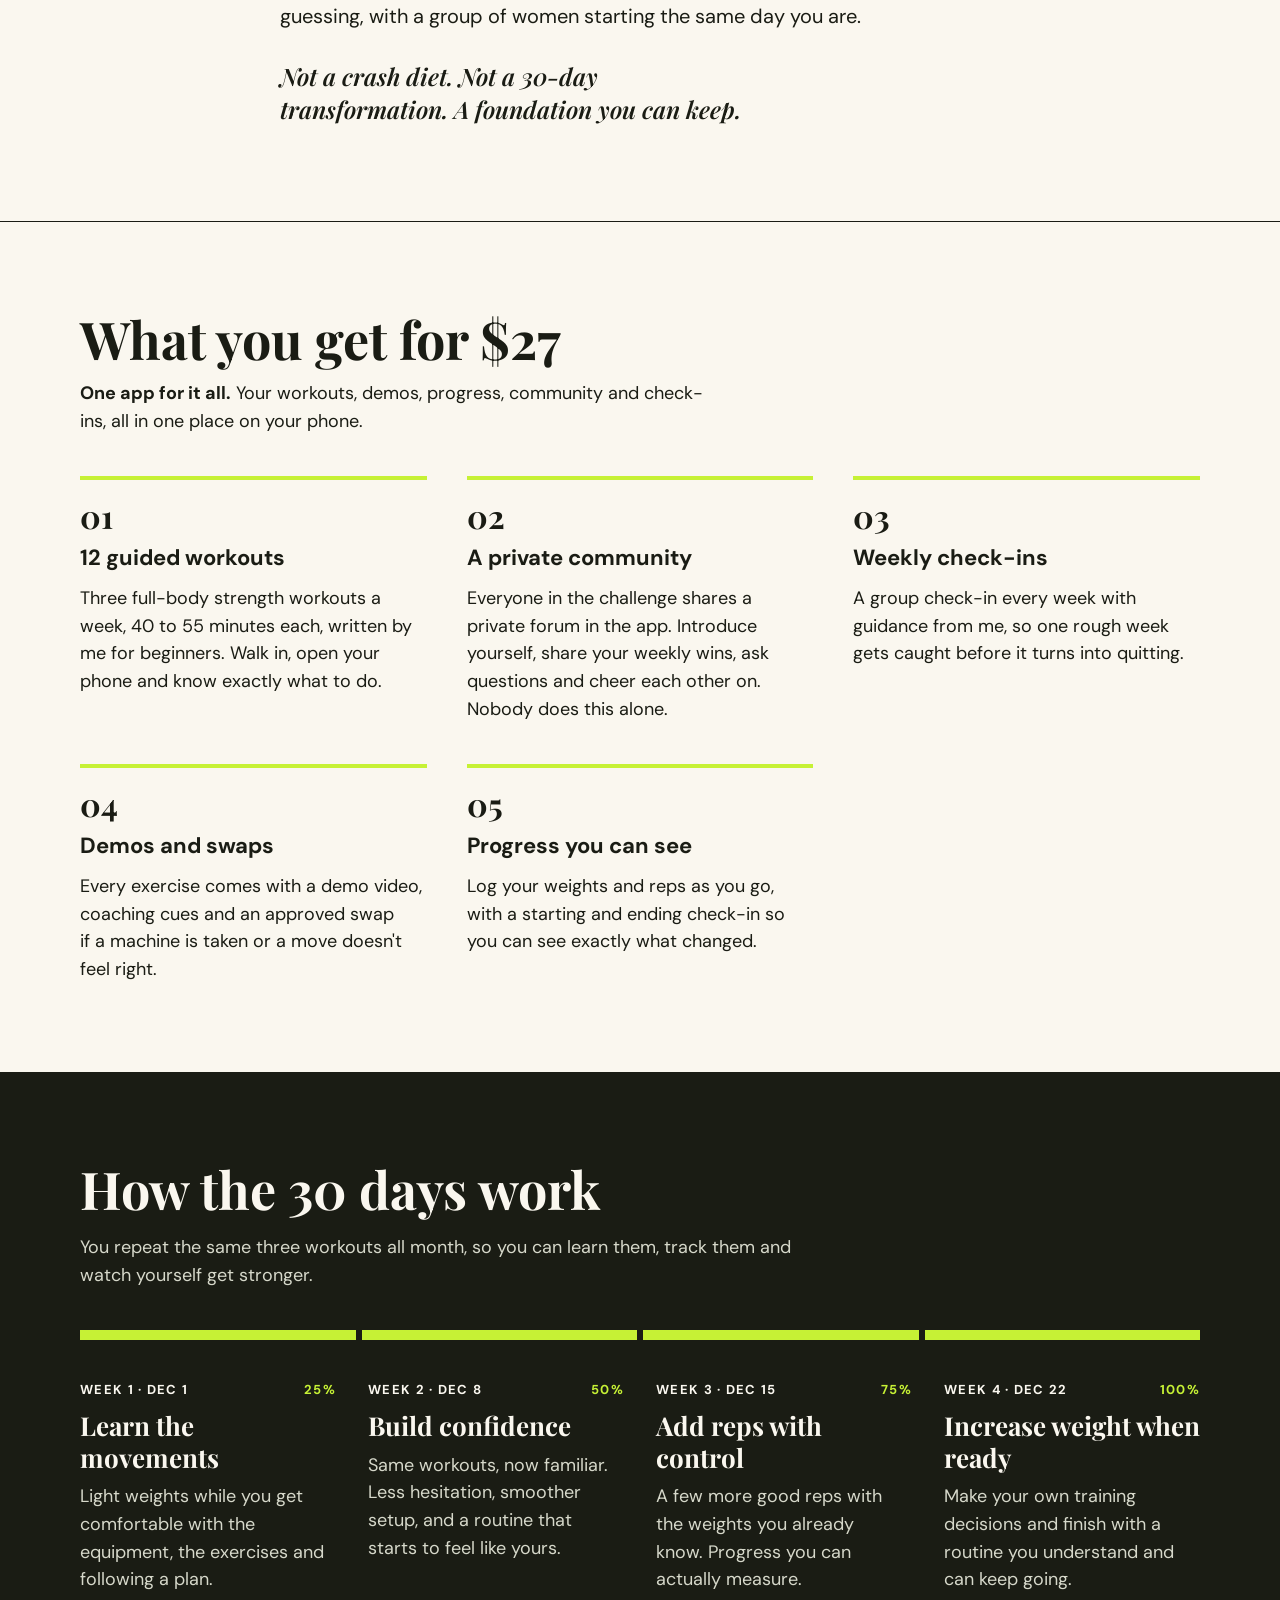
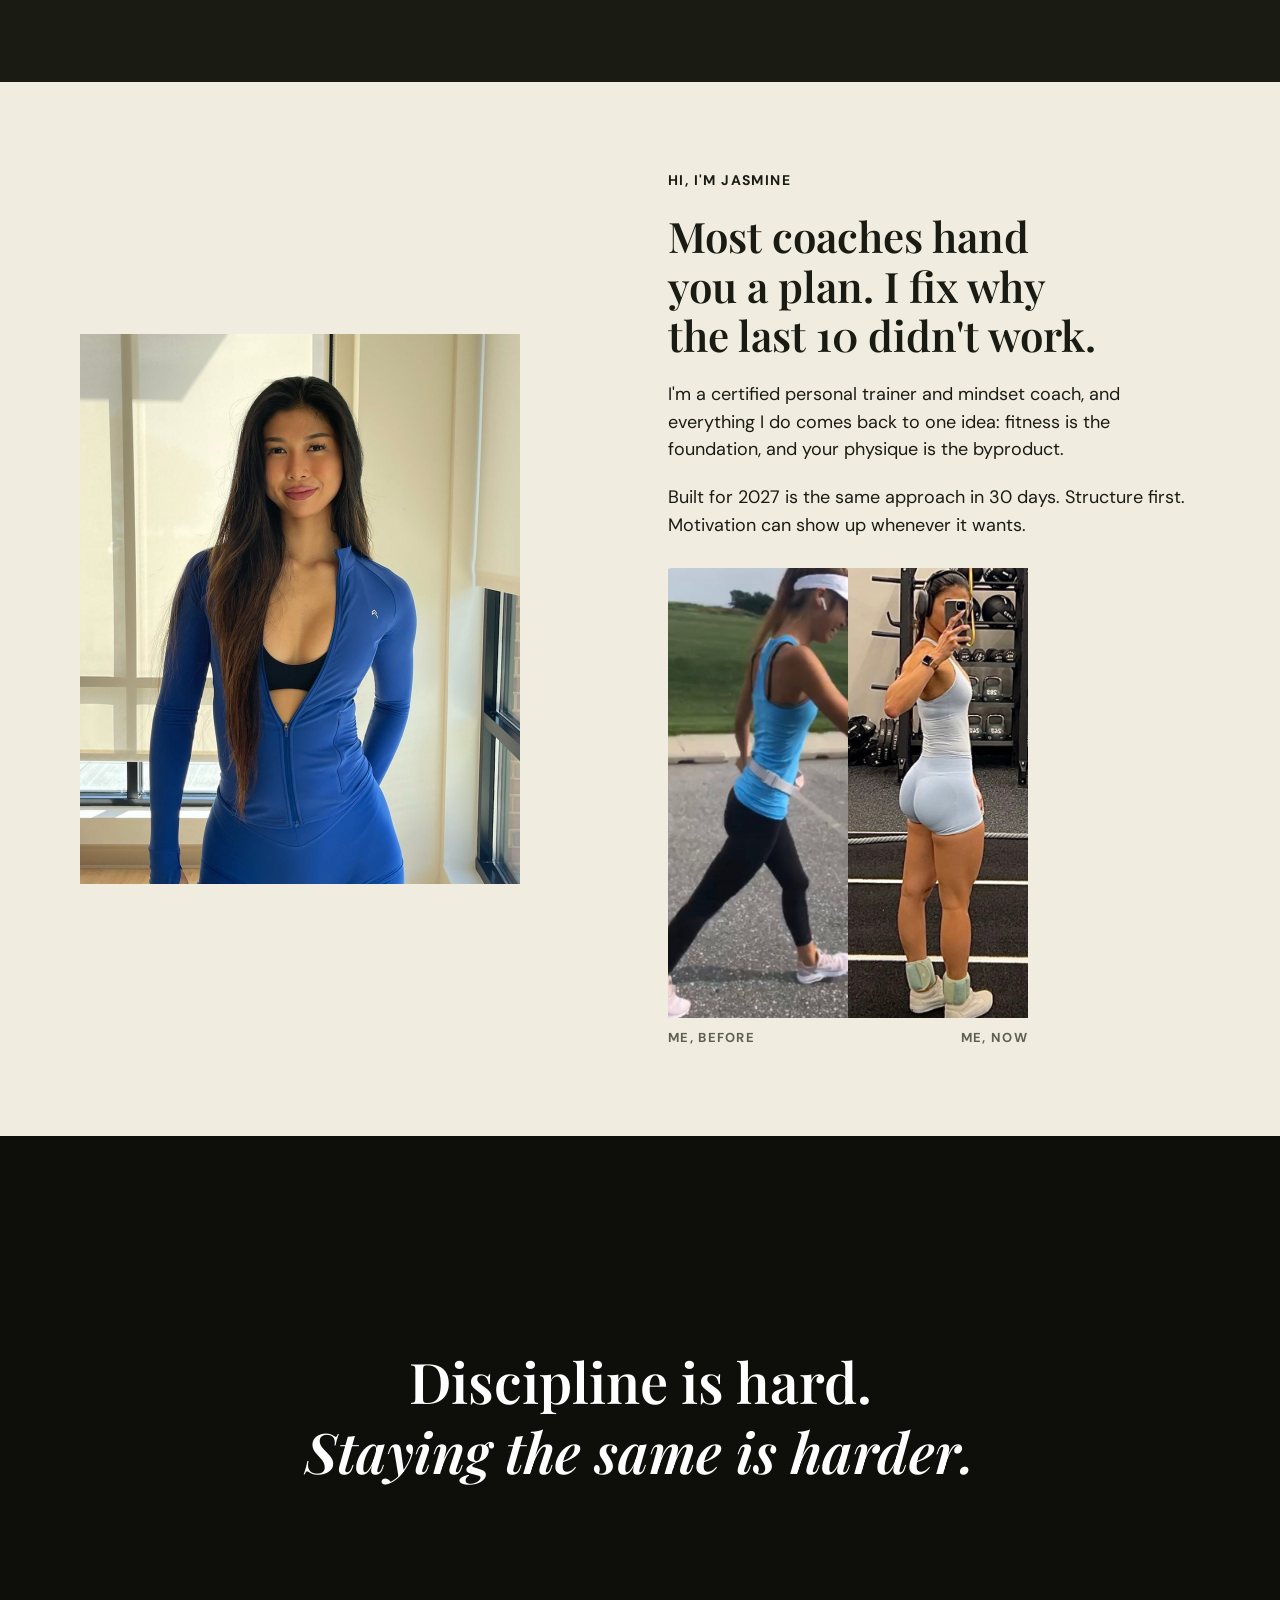
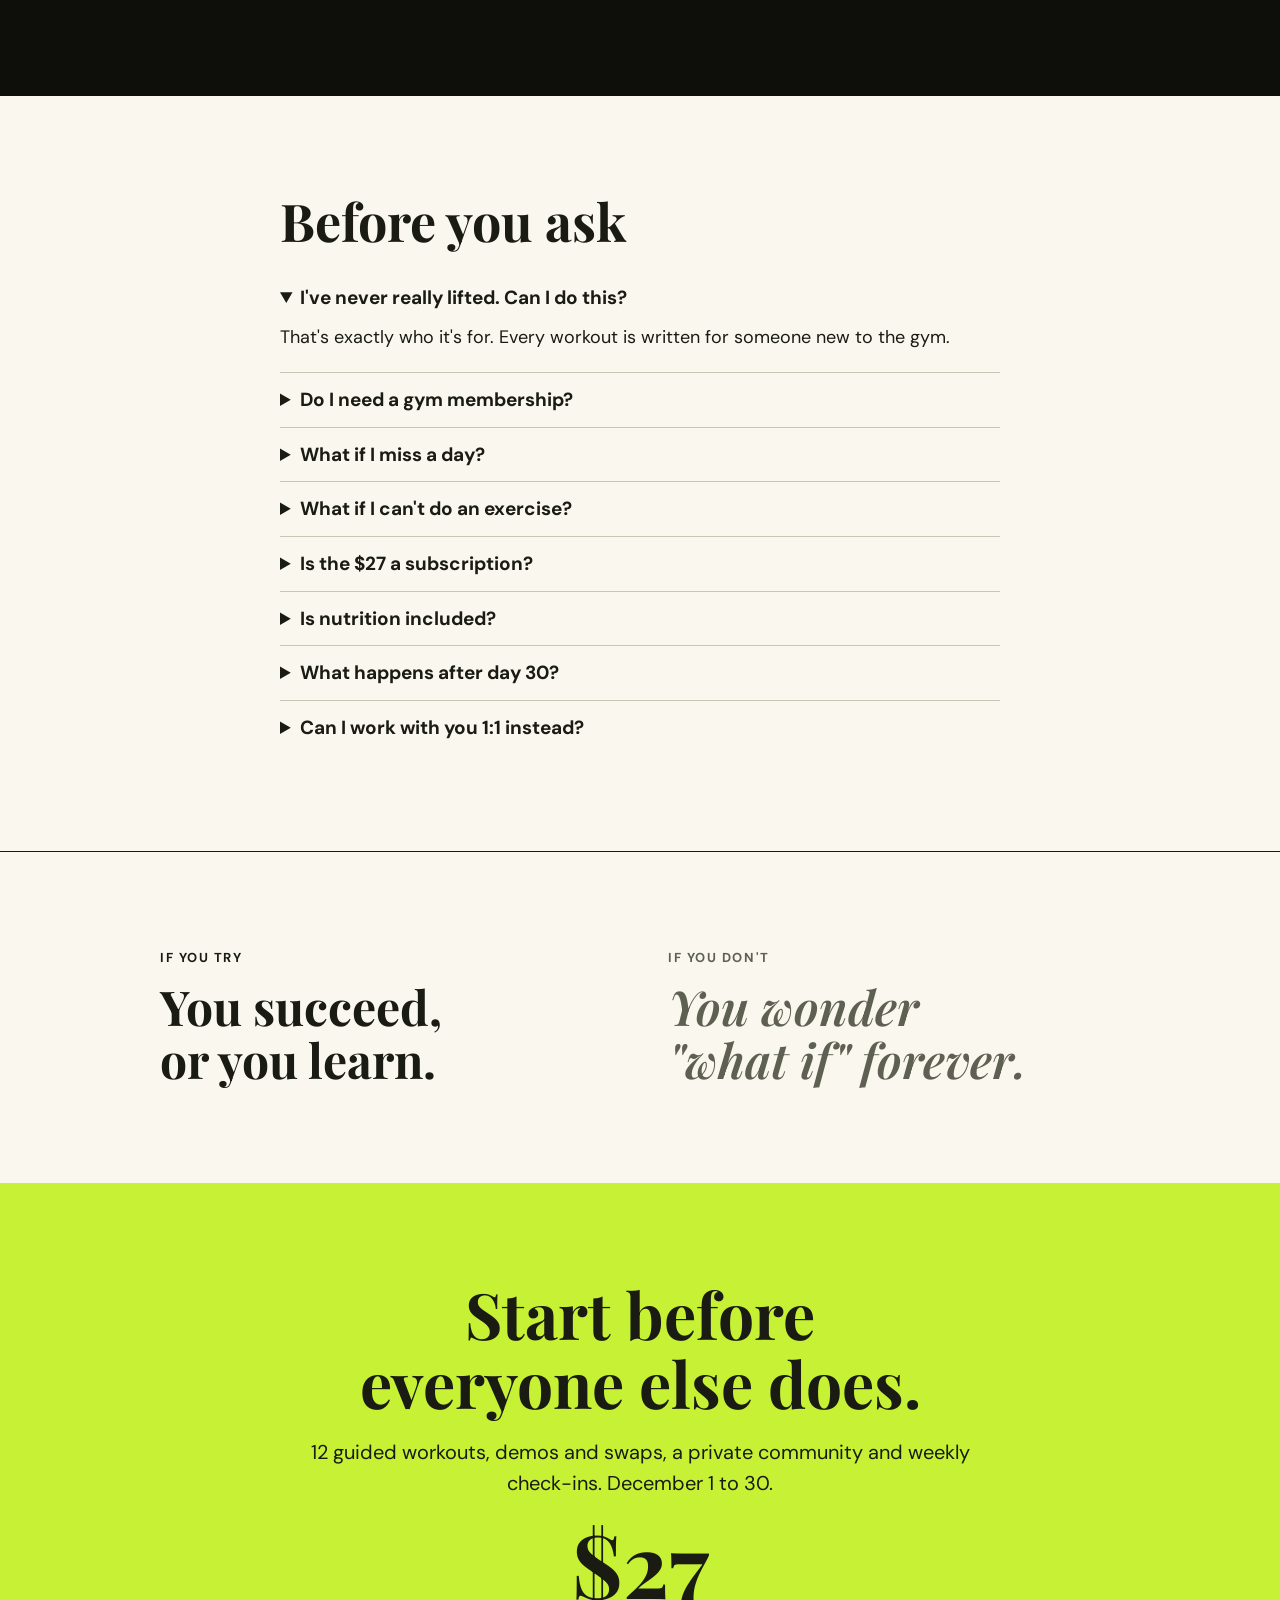
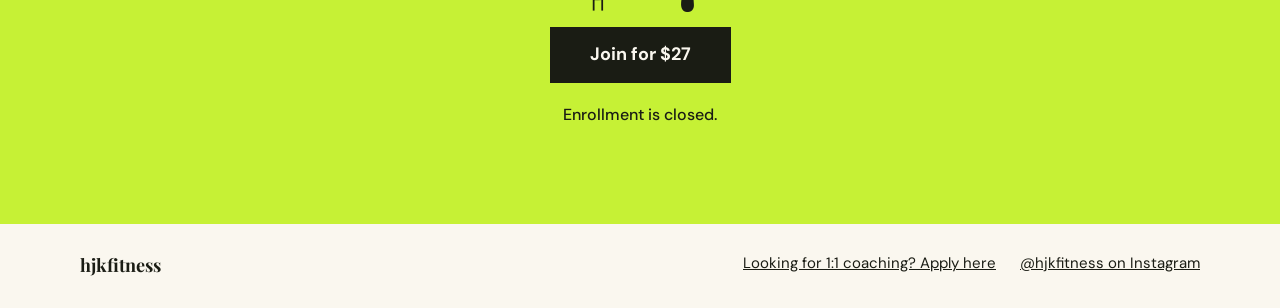
==== commit 212bde61: "Fix image sizing on 2027 challenge page" ====
--- a/2027/index.html
+++ b/2027/index.html
@@ -21,7 +21,7 @@
 [hidden]{display:none!important}
 html{scroll-behavior:smooth}
 body{margin:0;background:var(--cream);color:var(--ink);font-family:'DM Sans',system-ui,-apple-system,sans-serif;font-size:18px;line-height:1.55;-webkit-font-smoothing:antialiased}
-img{display:block;max-width:100%}
+img{display:block;max-width:100%;height:auto}
 a{color:var(--ink)}
 p{text-wrap:pretty}
 .container{max-width:1160px;margin:0 auto;padding-left:20px;padding-right:20px}
@@ -164,6 +164,8 @@
   .hero .big{font-size:2.5rem}
   .hero-sub{font-size:17px}
   .hero .btn,.join .btn{width:100%}
+  .about-photo{max-width:280px}
+  .before-after{max-width:none}
   .cards{display:flex;gap:12px;overflow-x:auto;scroll-snap-type:x mandatory;scrollbar-width:none;margin-left:-20px;margin-right:-20px;padding:0 20px 4px;scroll-padding-left:20px}
   .cards::-webkit-scrollbar{display:none}
   .card{flex:0 0 82%;scroll-snap-align:start;padding:20px;background:var(--sand)}
